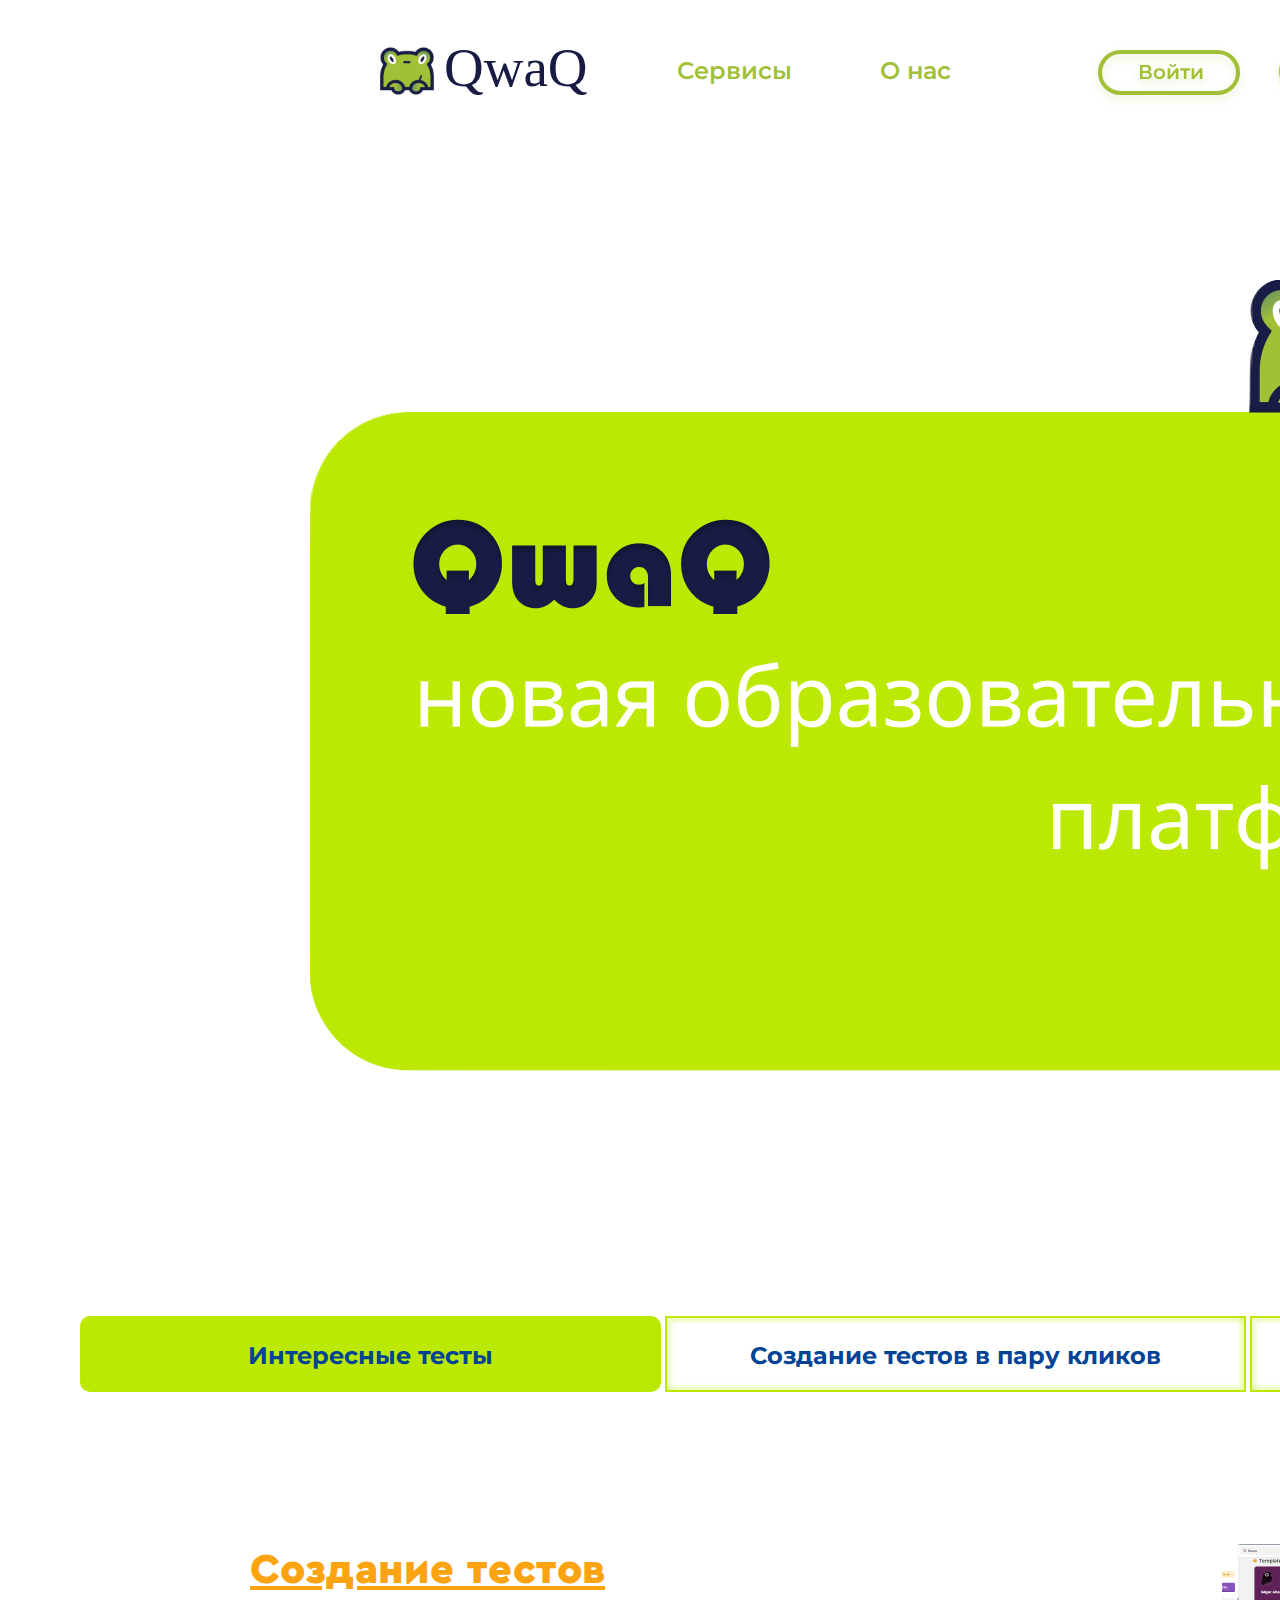
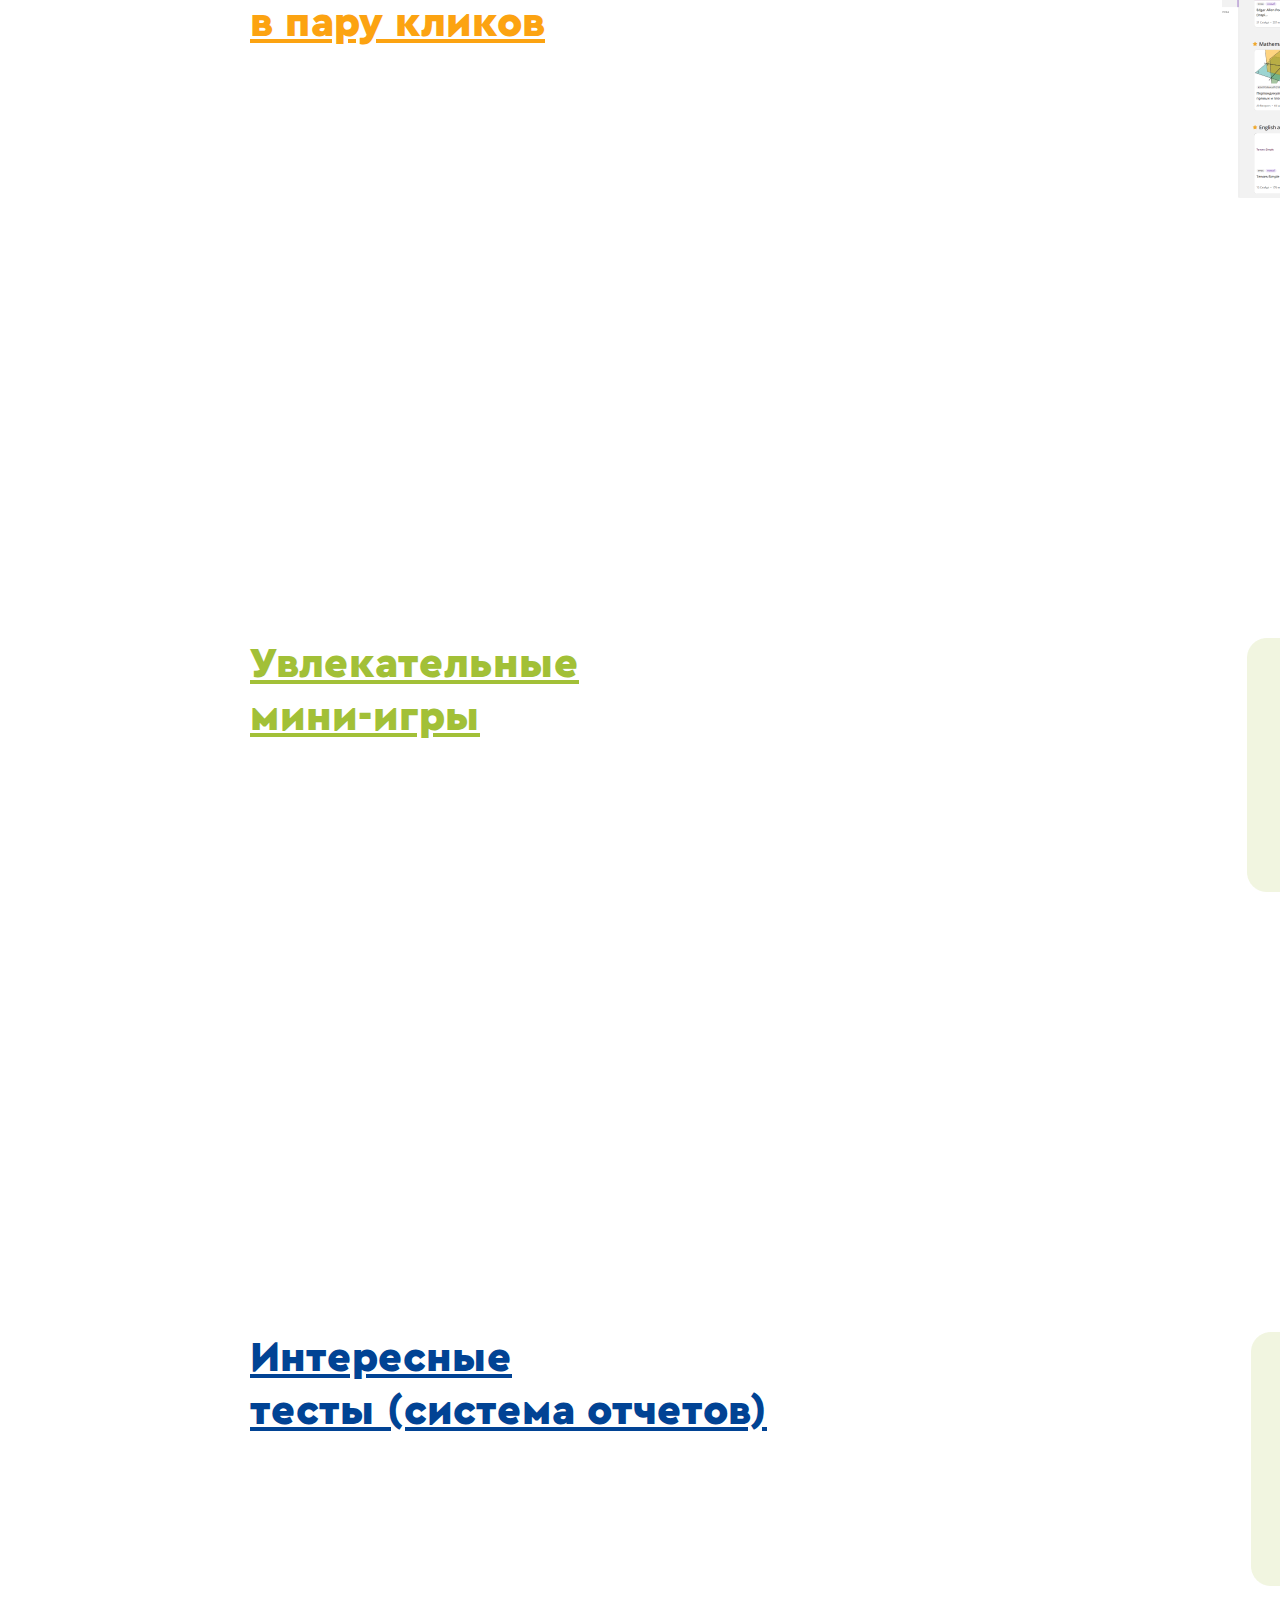
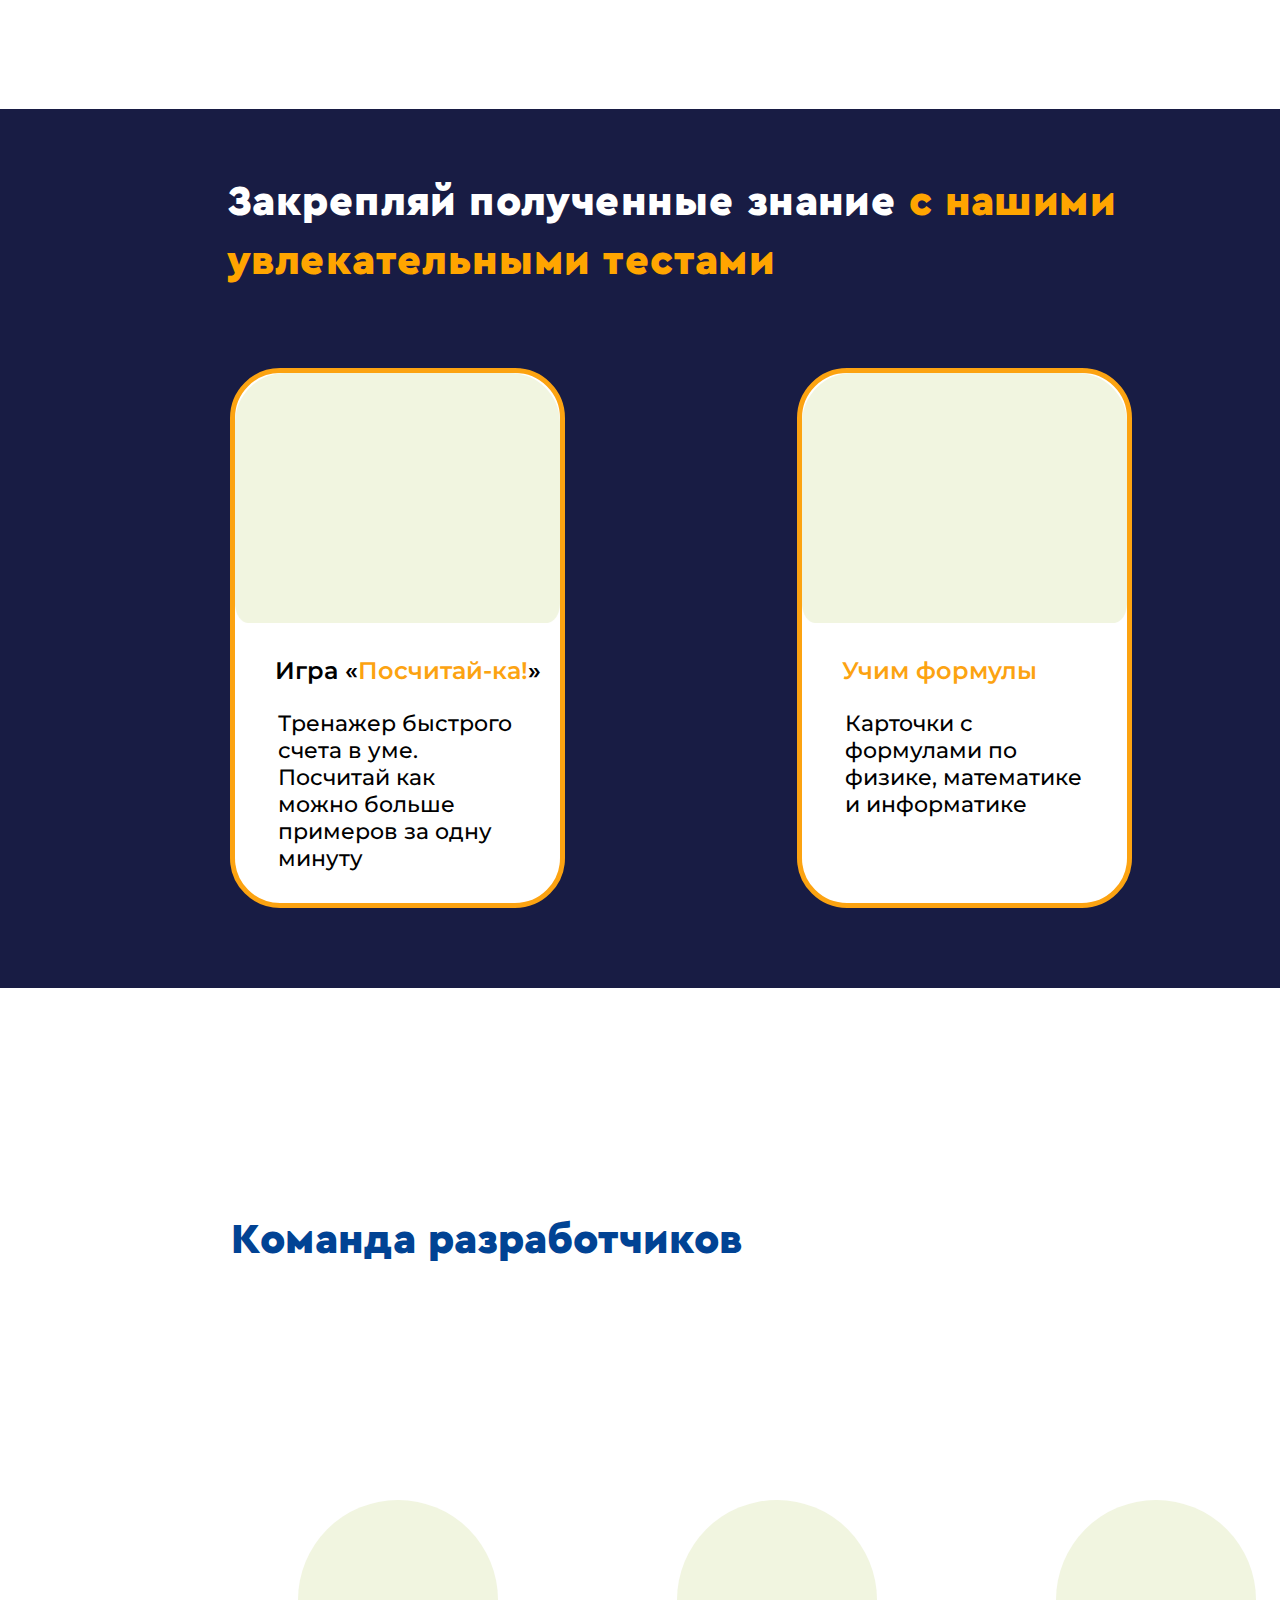
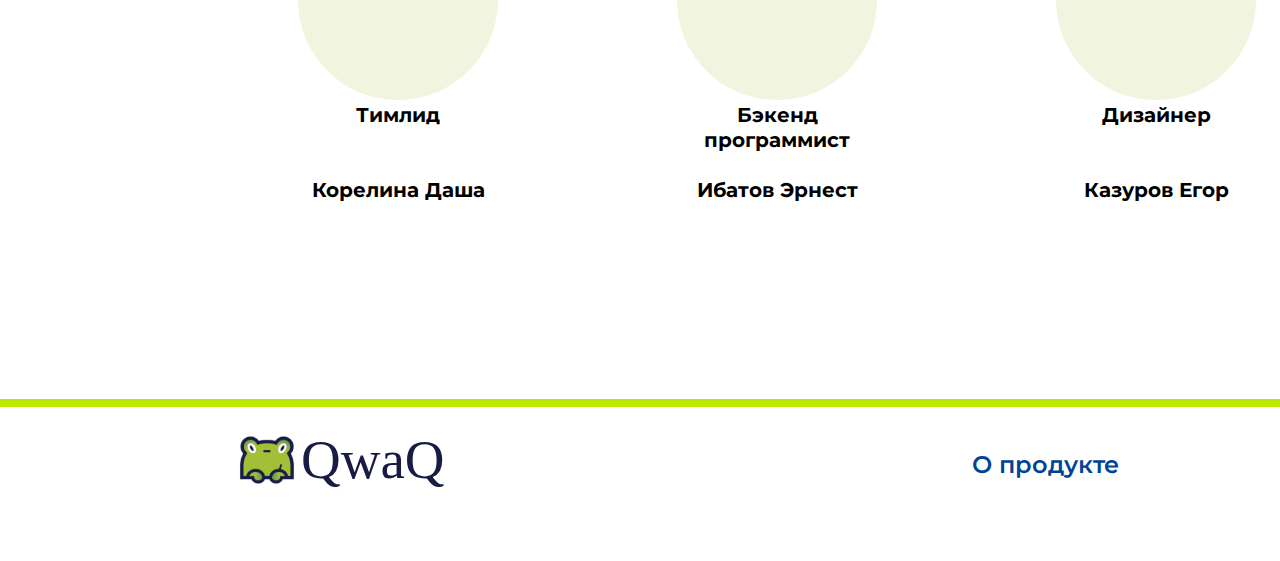
==== index.html @ 68937fec "0_0" ====
<!DOCTYPE html>
<html lang="ru">
  <head>
    <meta charset="utf-8">
    <title>QwaQ</title>
    <link rel="stylesheet" href="index.css">
    <link rel="preconnect" href="https://fonts.googleapis.com">
    <link rel="preconnect" href="https://fonts.gstatic.com" crossorigin>
    <link href="https://fonts.googleapis.com/css2?family=Montserrat:ital,wght@0,100;0,200;0,300;0,400;0,500;0,600;0,700;0,800;0,900;1,100;1,200;1,300;1,400;1,500;1,600;1,700;1,800;1,900&display=swap" rel="stylesheet">
    <link href = "assets/fonts/cera pro/stylesheet.css" rel = "stylesheet">
  </head>
  <body>
    <header>
      <a href="index.html" class="main">
        <img src="assets/images/logo.svg">
        <span class="logo-text">QwaQ</span>
      </a>
      <nav>
        <a href="" class="services">Сервисы</a>
        <a href="" class="about-us">О нас</a>
        <a href="authorization.html" class="log-in">Войти</a>
        <a href="registration.html" class="registration">
          <span class="registration-text">Регистрация</span>
        </a>
      </nav>
    </header>
    <main>
      <img src="assets/images/preview.png" alt="Превью" class="preview">
      <section>
        <div class="test-sections">
          <div class="test-section test-section-1">Интересные тесты</div>
          <div class="test-section test-section-2">Создание тестов в пару кликов</div>
          <div class="test-section test-section-3">Увлекательные мини-игры</div>
        </div>
        <div class="demonstrations">
          <div class="demonstration demonstration-1">
            <span>Создание тестов<br>
              в пару кликов</span>
            <img src="assets/images/example.png" alt="">
          </div>
          <div class="demonstration demonstration-2">
            <span>Увлекательные<br>
              мини-игры</span>
            <img src="assets/images/placeholder.png" alt="">
          </div>
          <div class="demonstration demonstration-3">
            <span>Интересные<br> 
              тесты (система отчетов)</span>
            <img src="assets/images/placeholder.png" alt="">
          </div>
        </div>
      </section>
      <section class="tests">
        <h2 class="tests-text">Закрепляй полученные знание <span>с нашими<br> увлекательными тестами</span></h2>
        <ul>
          <li class="test-1">
            <div>
              <img src="assets/images/placeholder.png" alt="">
              <div>
                <h3>Игра &laquo<span>Посчитай-ка!</span>&raquo</h3>
                <p>Тренажер быстрого счета в уме. Посчитай как можно больше примеров за одну минуту</p>
              </div>
            </div>
          </li>
          <li class="test-2">
            <div>
              <img src="assets/images/placeholder.png" alt="">
              <div>
                <h3><span>Учим формулы</span></h3>
                <p>Карточки с формулами по физике, математике и информатике</p>
              </div>
            </div>
          </li>
          <li class="test-3">
            <div>
              <img src="assets/images/placeholder.png" alt="">
              <div>
                <h3>Игра &laquo<span>English quest</span>&raquo</h3>
                <p>Помоги детективу разрешить таинственные случаи и объяснить полиции версию произошедшего</p>
              </div>
            </div>
          </li>
        </ul>
      </section>
      <section class="about-team">
        <h2>Команда разработчиков</h2>
        <ul>
          <li class="team-member team-member-1">
            <img src="assets/images/placeholder.png" alt="">
            <p class="role role-1">Тимлид</p>
            <p><br></p>
            <p><br></p>
            <p class="name name-1">Корелина Даша</p>
          </li>
          <li class="team-member team-member-2">
            <img src="assets/images/placeholder.png" alt="">
            <p class="role role-2">Бэкенд<br>программист</p>
            <p><br></p>
            <p class="name name-2">Ибатов Эрнест</p>
          </li>
          <li class="team-member team-member-3">
            <img src="assets/images/placeholder.png" alt="">
            <p class="role role-3">Дизайнер</p>
            <p><br></p>
            <p><br></p>
            <p class="name name-3">Казуров Егор</p>
          </li>
          <li class="team-member team-member-4">
            <img src="assets/images/placeholder.png" alt="">
            <p class="role role-4">Фронтенд<br>программист</p>
            <p><br></p>
            <p class="name name-4">Ренёв Глеб</p>
          </li>
        </ul>
      </section>
    </main>
    <footer>
      <img src="assets/images/logo.svg">
      <span class="logo-text">QwaQ</span>
      <a href="">О продукте</a>
      <a href="">Контакты</a>
    </footer>
  </body>
</html>
---- index.css ----
@font-face {
	font-family: "Bauhaus";
	src: url("../fonts/bauhaus/bauhaus.eot"); 
	src: url("../fonts/bauhaus/bauhaus.eot?#iefix") format("embedded-opentype"),
		url("../fonts/bauhaus/bauhaus.otf") format("opentype"), 
		url("../fonts/bauhaus/bauhaus.svg") format("svg"), 
		url("../fonts/bauhaus/bauhaus.ttf") format("truetype"), 
		url("../fonts/bauhaus/bauhaus.woff") format("woff"), 
		url("../fonts/bauhaus/bauhaus.woff2") format("woff2");
	font-weight: normal;
	font-style: normal;
}

html, body, div, span, object, iframe,
h1, h2, h3, h4, h5, h6, p, blockquote, pre,
abbr, address, cite, code,
del, dfn, em, img, ins, kbd, q, samp,
small, strong, sub, sup, var,
b, i,
dl, dt, dd, ol, ul, li,
fieldset, form, label, legend,
table, caption, tbody, tfoot, thead, tr, th, td,
article, aside, canvas, details, figcaption, figure,
footer, header, hgroup, menu, nav, section, summary,
time, mark, audio, video {
    margin:0;
    padding:0;
    border:0;
    outline:0;
    font-size:100%;
    vertical-align:baseline;
    background:transparent;
}

body {
    line-height:1;
}

article,aside,details,figcaption,figure,
footer,header,hgroup,menu,nav,section {
    display:block;
}

nav ul {
    list-style:none;
}

blockquote, q {
    quotes:none;
}

blockquote:before, blockquote:after,
q:before, q:after {
    content:'';
    content:none;
}

a {
    margin:0;
    padding:0;
    font-size:100%;
    vertical-align:baseline;
    background:transparent;
}

ins {
    background-color:#ff9;
    color:#000;
    text-decoration:none;
}

mark {
    background-color:#ff9;
    color:#000;
    font-style:italic;
    font-weight:bold;
}

del {
    text-decoration: line-through;
}

abbr[title], dfn[title] {
    border-bottom:1px dotted;
    cursor:help;
}

table {
    border-collapse:collapse;
    border-spacing:0;
}

hr {
    display:block;
    height:1px;
    border:0;  
    border-top:1px solid #cccccc;
    margin:1em 0;
    padding:0;
}

input, select {
    vertical-align:middle;
}

* {
    box-sizing: border-box;
  }

body {
    width: 1920px;
}

header {
    display: flex;
    height: 120px;
    margin-left: auto;
    margin-right: auto;
    width: 1166px;
}

header .main {
    text-decoration: none;
}

header img {
    left: -46px;
    margin-top: 18px;
    position: relative;
}

header .logo-text {
    color: #181C44;
    font-family: 'Bauhaus 93';
    font-size: 55px;
    font-style: normal;
    font-weight: 400;
    left: -89px;
    line-height: 80px;
    top: -38px;
    position: relative;
}

header nav a {
    display: inline-block;
    position: relative;
    text-decoration: none;
}

header nav .services {
    color: #A2C037;
    font-family: 'Montserrat';
    font-size: 24px;
    font-style: normal;
    font-weight: 600;
    line-height: 29px;
    margin-top: 56px;
}

header nav .about-us {
    color: #A2C037;
    font-family: 'Montserrat';
    font-size: 24px;
    font-style: normal;
    font-weight: 600;
    line-height: 29px;
    margin-left: 84.5px;
    margin-top: 56px;
}

header nav .log-in {
    width: 142px;
    height: 45px;
    padding: 6px 39px 11px 36px;
    text-align: center;
    border: 4px solid #A2C037;
    filter: drop-shadow(0px 4px 4px rgba(162, 192, 55, 0.25));
    border-radius: 30px;
    font-family: 'Montserrat', sans-serif;
    font-style: normal;
    font-weight: 600;
    font-size: 20px;
    line-height: 24px;
    color: #A2C037;
    margin-left: 142.5px;
}

header nav .registration {
    width: 215px;
    height: 45px;
    box-sizing: border-box;
    padding: 6px 39px 11px 36px;
    text-align: center;
    background: #A2C037;
    border: 5px solid #A2C037;
    box-shadow: 0px 4px 5px rgba(162, 192, 55, 0.25);
    border-radius: 30px;
    font-family: 'Montserrat', sans-serif;
    font-style: normal;
    font-weight: 600;
    font-size: 20px;
    line-height: 24px;
    color: white;
    margin-left: 35px;
}

.preview {
    margin: 160px 310px 242px 310px;
}

.test-sections {
    margin: auto 80px;
}

.test-section {
    display: inline-block;
    font-family: 'Montserrat', sans-serif;
    font-style: normal;
    font-weight: 700;
    font-size: 24px;
    line-height: 29px;
    text-align: center;
    color: #014394;
    border: 2px solid #BCE903;
    box-shadow: inset 4px 4px 4px rgba(188, 233, 3, 0.25), inset -4px -4px 4px rgba(188, 233, 3, 0.25);
    width: 33%;
    height: 76px;
    padding-top: 23px;
}

.test-section-1 {
    background: #BCE903;
    border-radius: 10px;
}

.test-section-2 {
    background: #FFFFFF;
}

.test-section-3 {
    background: #FFFFFF;
}

.demonstrations {
    margin-top: 152px;
}

.demonstration img {
    position: relative;
    display: inline-block;
    width: 480px;
    height: 254px;
}

.demonstration span {
    position: relative;
    display: inline-block;
    font-family: 'Cera Pro';
    font-style: normal;
    font-weight: 900;
    font-size: 42px;
    line-height: 53px;
    margin-left: 250px;
    vertical-align: top;
    text-decoration: underline;
}

.demonstration-1 span {
    color: #FCA311;
    margin-right: 613px;
}

.demonstration-2 span {
    color: #A2C037;
    margin-right: 664px;
}

.demonstration-3 span {
    color: #014394;
    margin-right: 480px;
}

.demonstration-2 {
    margin-top: 437px;
}

.demonstration-3 {
    margin-top: 437px;
}

.tests {
    margin-top: 120px;
    background-color: #181C44;
    padding-top: 64px;
}

.tests-text {
    font-family: 'Cera Pro';
    font-style: normal;
    font-weight: 900;
    font-size: 42px;
    line-height: 59px;
    letter-spacing: 0.01em;
    color: #FFFFFF;
    margin-left: 227px;
}

.tests ul {
    margin-left: 230px;
    margin-top: 77px;
}

.tests ul li {
    display: inline-block;
    width: 335px;
    height: 540px;
    border-radius: 50px;
    background-color: white;
    border: 5px solid #FCA311;
    vertical-align: top;
    margin-bottom: 80px;
    /* box-shadow: inset 5px -5px 10px #FCA311; */
}

.test-1 {
    margin-right: 228px;
}

.test-2 {
    margin-right: 228px;
}

.tests ul li div img {
    width: 325px;
    height: 250px;
    border-radius: 50px 50px 0px 0px;
}

.tests ul li div div h3 {
    font-family: 'Montserrat';
    font-style: normal;
    font-weight: 600;
    font-size: 24px;
    line-height: 29px;
    margin-left: 40px;
}

.tests ul li div div h3 {
    margin-top: 30px;
}

.tests ul li div div h3 span {
    color: #FCA311;
}

.tests ul li div div p {
    font-family: 'Montserrat';
    font-style: normal;
    font-weight: 500;
    font-size: 22px;
    line-height: 27px;
    margin: 25px 43px 98px;
}

.tests-text span {
    color: orange;
}

.about-team {
    margin-top: 223px;
    margin-bottom: 196px;
}

.about-team h2 {
    font-family: 'Cera Pro';
    font-style: normal;
    font-weight: 900;
    font-size: 42px;
    line-height: 59px;
    color: #014394;
    margin-left: 231px;
}

.about-team ul li {
    position: relative;
    display: inline-block;
    vertical-align: top;
    margin-right: 175px;
}

.about-team ul li img {
    width: 200px;
    height: 200px;
    border-radius: 100%;
}

.about-team ul li p {
    text-align: center;
    font-family: 'Montserrat', sans-serif;
    font-style: normal;
    font-weight: 700;
    font-size: 20px;
    line-height: 25px;
}

.about-team ul {
    margin-top: 230px;
    margin-left: 298px;
}

footer {
    border-top: 8px solid #BCE903;
    height: 162px;
}

footer img {
    display: inline-block;
    margin-left: 191px;
    position: relative;
}

footer .logo-text{
    font-family: 'Bauhaus 93';
    font-size: 55px;
    font-style: normal;
    font-weight: 400;
    line-height: 80px;
    position: relative;
    top: -35px;
    left: -46px;
    color: #181C44;
    margin-right: 477px;
}

footer a {
    position: relative;
    display: inline-block;
    font-family: 'Montserrat', sans-serif;
    font-style: normal;
    font-weight: 600;
    font-size: 24px;
    line-height: 29px;
    text-decoration: none;
    bottom: 40px;
    color: #014394;
    margin-right: 303px;
}
---- assets/fonts/cera pro/stylesheet.css ----
@font-face {
    font-family: 'Cera Pro';
    src: url('CeraPro-Italic.eot');
    src: local('Cera Pro Italic'), local('CeraPro-Italic'),
        url('CeraPro-Italic.eot?#iefix') format('embedded-opentype'),
        url('CeraPro-Italic.woff') format('woff'),
        url('CeraPro-Italic.ttf') format('truetype');
    font-weight: normal;
    font-style: italic;
}

@font-face {
    font-family: 'Cera Pro';
    src: url('CeraPro-Regular.eot');
    src: local('Cera Pro Regular'), local('CeraPro-Regular'),
        url('CeraPro-Regular.eot?#iefix') format('embedded-opentype'),
        url('CeraPro-Regular.woff') format('woff'),
        url('CeraPro-Regular.ttf') format('truetype');
    font-weight: normal;
    font-style: normal;
}

@font-face {
    font-family: 'Cera Pro';
    src: url('CeraPro-BlackItalic.eot');
    src: local('Cera Pro Black Italic'), local('CeraPro-BlackItalic'),
        url('CeraPro-BlackItalic.eot?#iefix') format('embedded-opentype'),
        url('CeraPro-BlackItalic.woff') format('woff'),
        url('CeraPro-BlackItalic.ttf') format('truetype');
    font-weight: 900;
    font-style: italic;
}

@font-face {
    font-family: 'Cera Pro';
    src: url('CeraPro-Light.eot');
    src: local('Cera Pro Light'), local('CeraPro-Light'),
        url('CeraPro-Light.eot?#iefix') format('embedded-opentype'),
        url('CeraPro-Light.woff') format('woff'),
        url('CeraPro-Light.ttf') format('truetype');
    font-weight: 300;
    font-style: normal;
}

@font-face {
    font-family: 'Cera Pro';
    src: url('CeraPro-BoldItalic.eot');
    src: local('Cera Pro Bold Italic'), local('CeraPro-BoldItalic'),
        url('CeraPro-BoldItalic.eot?#iefix') format('embedded-opentype'),
        url('CeraPro-BoldItalic.woff') format('woff'),
        url('CeraPro-BoldItalic.ttf') format('truetype');
    font-weight: bold;
    font-style: italic;
}

@font-face {
    font-family: 'Cera Pro';
    src: url('CeraPro-Black.eot');
    src: local('Cera Pro Black'), local('CeraPro-Black'),
        url('CeraPro-Black.eot?#iefix') format('embedded-opentype'),
        url('CeraPro-Black.woff') format('woff'),
        url('CeraPro-Black.ttf') format('truetype');
    font-weight: 900;
    font-style: normal;
}

@font-face {
    font-family: 'Cera Pro';
    src: url('CeraPro-Medium.eot');
    src: local('Cera Pro Medium'), local('CeraPro-Medium'),
        url('CeraPro-Medium.eot?#iefix') format('embedded-opentype'),
        url('CeraPro-Medium.woff') format('woff'),
        url('CeraPro-Medium.ttf') format('truetype');
    font-weight: 500;
    font-style: normal;
}

@font-face {
    font-family: 'Cera Pro';
    src: url('CeraPro-Bold.eot');
    src: local('Cera Pro Bold'), local('CeraPro-Bold'),
        url('CeraPro-Bold.eot?#iefix') format('embedded-opentype'),
        url('CeraPro-Bold.woff') format('woff'),
        url('CeraPro-Bold.ttf') format('truetype');
    font-weight: bold;
    font-style: normal;
}

@font-face {
    font-family: 'Cera Pro';
    src: url('CeraPro-Thin.eot');
    src: local('Cera Pro Thin'), local('CeraPro-Thin'),
        url('CeraPro-Thin.eot?#iefix') format('embedded-opentype'),
        url('CeraPro-Thin.woff') format('woff'),
        url('CeraPro-Thin.ttf') format('truetype');
    font-weight: 100;
    font-style: normal;
}

@font-face {
    font-family: 'Cera Pro';
    src: url('CeraPro-MediumItalic.eot');
    src: local('Cera Pro Medium Italic'), local('CeraPro-MediumItalic'),
        url('CeraPro-MediumItalic.eot?#iefix') format('embedded-opentype'),
        url('CeraPro-MediumItalic.woff') format('woff'),
        url('CeraPro-MediumItalic.ttf') format('truetype');
    font-weight: 500;
    font-style: italic;
}

@font-face {
    font-family: 'Cera Pro';
    src: url('CeraPro-LightItalic.eot');
    src: local('Cera Pro Light Italic'), local('CeraPro-LightItalic'),
        url('CeraPro-LightItalic.eot?#iefix') format('embedded-opentype'),
        url('CeraPro-LightItalic.woff') format('woff'),
        url('CeraPro-LightItalic.ttf') format('truetype');
    font-weight: 300;
    font-style: italic;
}

@font-face {
    font-family: 'Cera Pro';
    src: url('CeraPro-ThinItalic.eot');
    src: local('Cera Pro Thin Italic'), local('CeraPro-ThinItalic'),
        url('CeraPro-ThinItalic.eot?#iefix') format('embedded-opentype'),
        url('CeraPro-ThinItalic.woff') format('woff'),
        url('CeraPro-ThinItalic.ttf') format('truetype');
    font-weight: 100;
    font-style: italic;
}
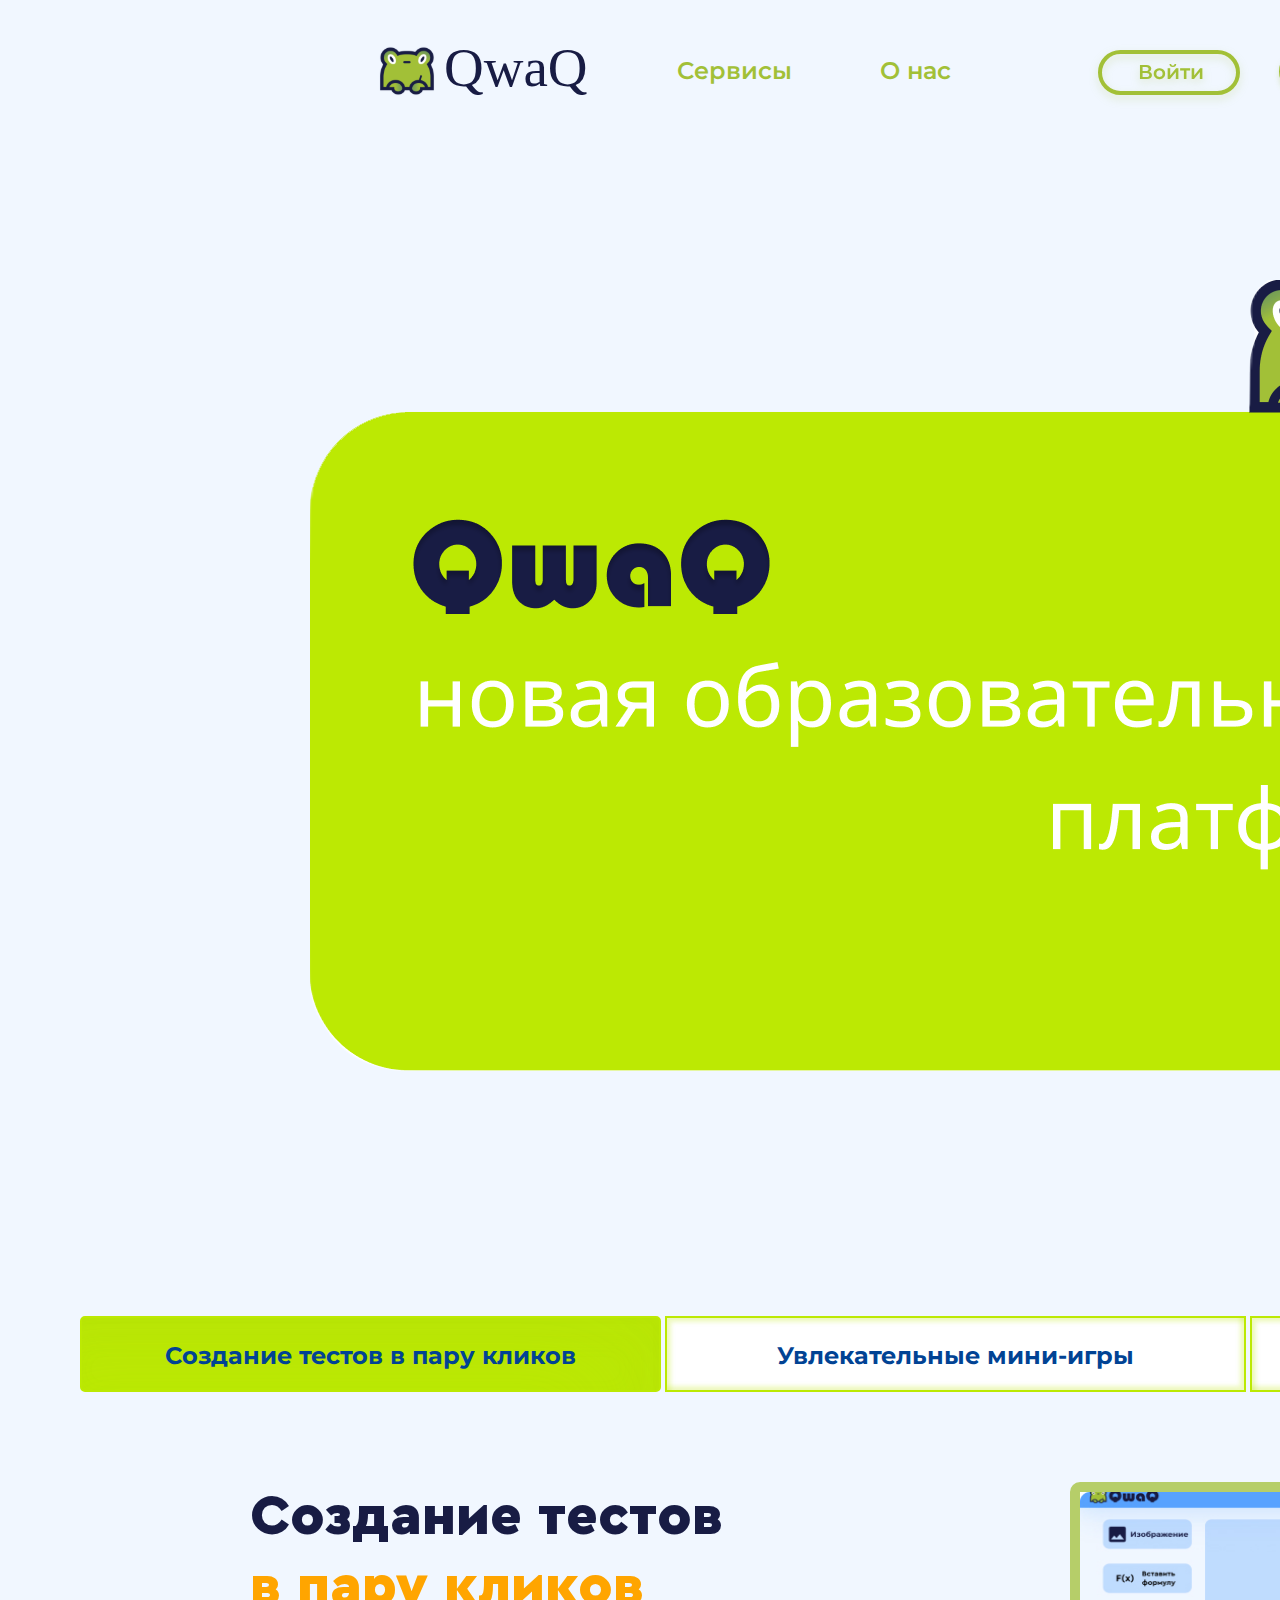
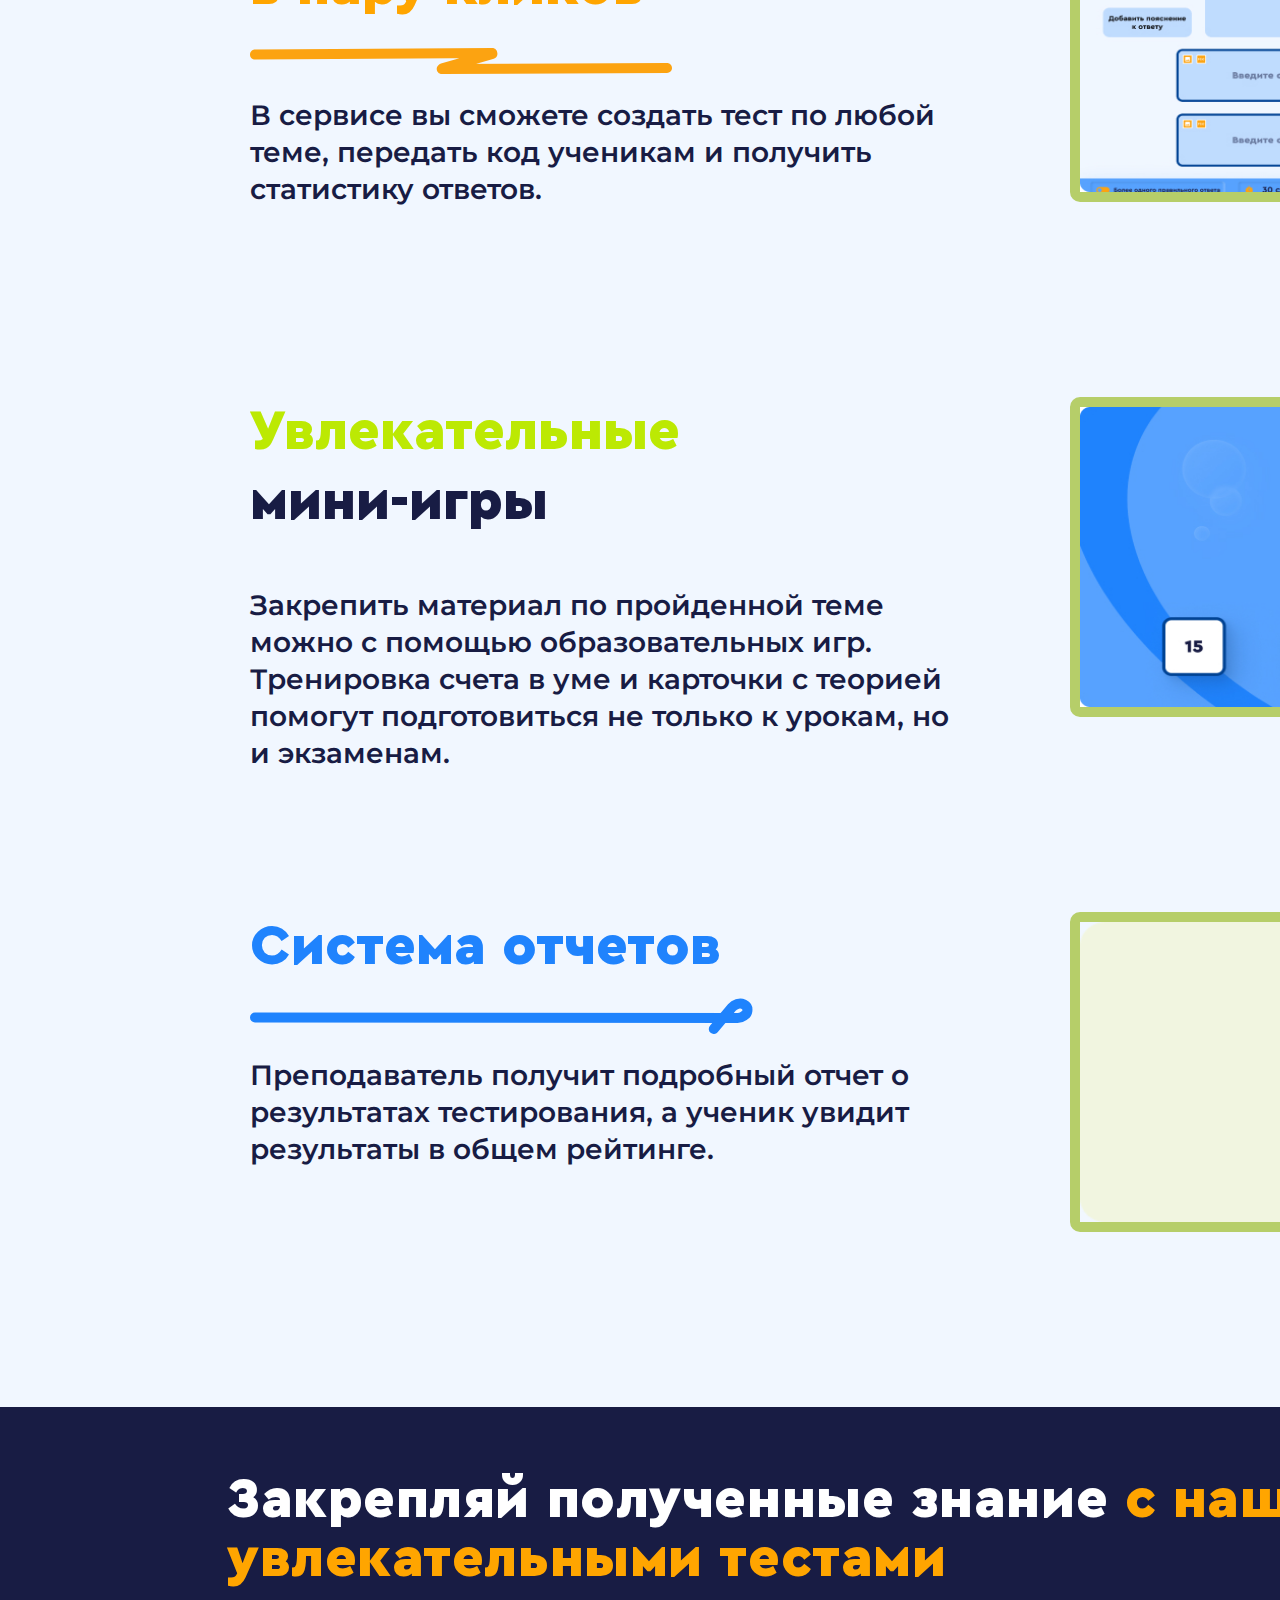
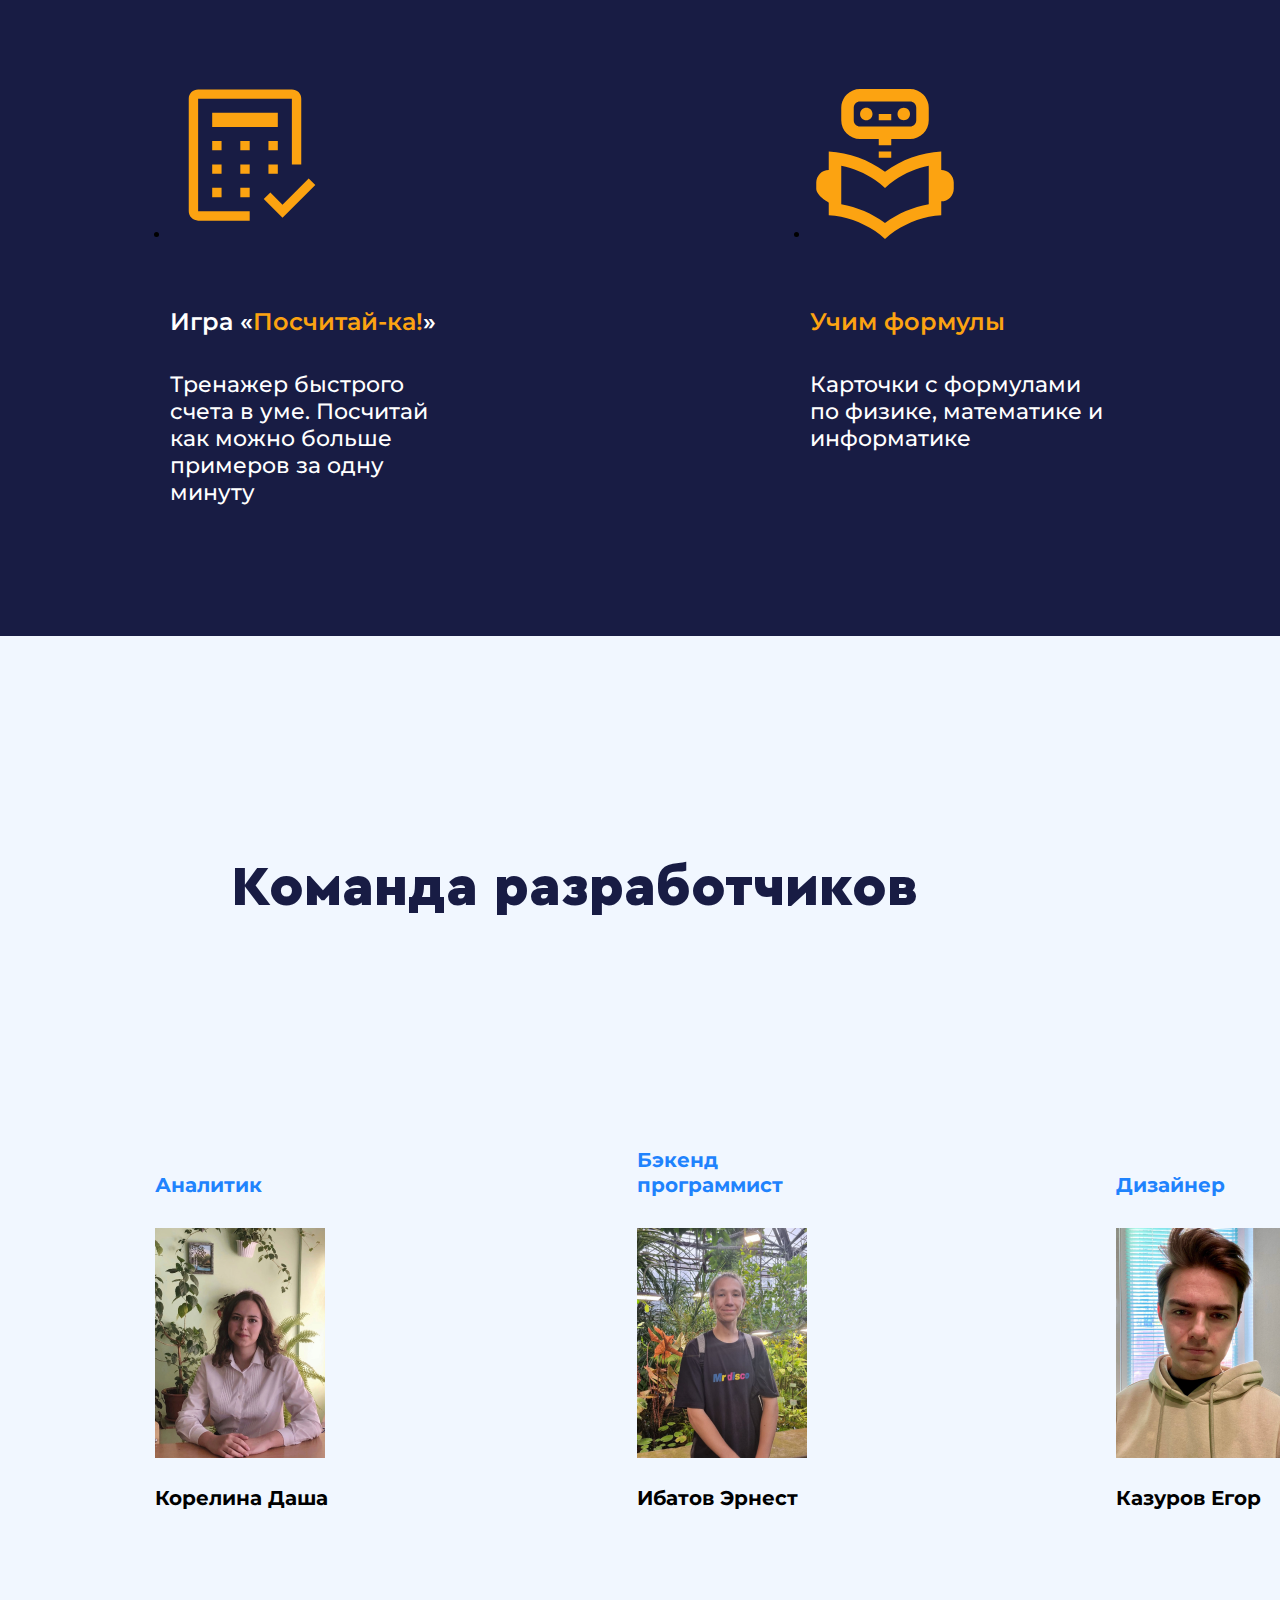
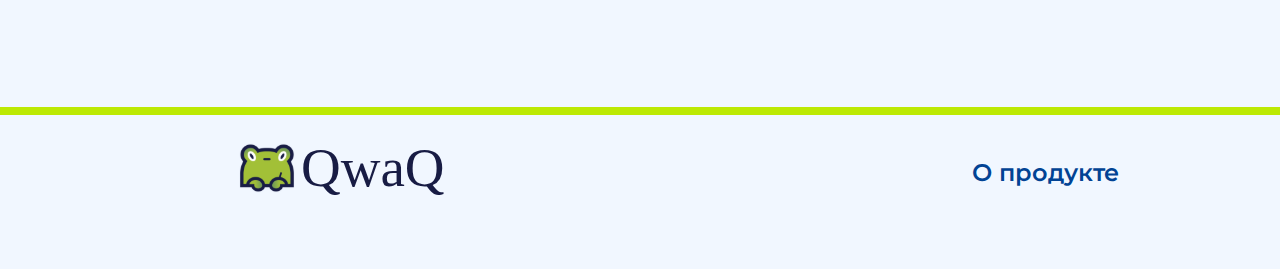
==== commit 02d18be3: "1.2" ====
--- a/index.html
+++ b/index.html
@@ -28,56 +28,62 @@
       <img src="assets/images/preview.png" alt="Превью" class="preview">
       <section>
         <div class="test-sections">
-          <div class="test-section test-section-1">Интересные тесты</div>
-          <div class="test-section test-section-2">Создание тестов в пару кликов</div>
-          <div class="test-section test-section-3">Увлекательные мини-игры</div>
+          <div class="test-section test-section-1">Создание тестов в пару кликов</div>
+          <div class="test-section test-section-2">Увлекательные мини-игры</div>
+          <div class="test-section test-section-3">Система отчетов</div>
         </div>
         <div class="demonstrations">
           <div class="demonstration demonstration-1">
-            <span>Создание тестов<br>
-              в пару кликов</span>
-            <img src="assets/images/example.png" alt="">
+            <span class="org">Создание тестов<br>
+              <span class="alt">в пару кликов</span>
+              <img src="assets/icons/underline_wave.svg" alt="">
+            <p class="add-text">
+              В сервисе вы сможете создать тест по любой теме, передать код ученикам и получить статистику ответов.
+            </p></span>
+            <img class="demo-img" src="assets/images/demo_img_1.jpg" alt="">
           </div>
           <div class="demonstration demonstration-2">
-            <span>Увлекательные<br>
-              мини-игры</span>
-            <img src="assets/images/placeholder.png" alt="">
+            <span class="org"><span class="alt">Увлекательные</span><br>
+              мини-игры
+              <p class="add-text">
+                Закрепить материал по пройденной теме можно с помощью образовательных игр. 
+                Тренировка счета в уме и карточки с теорией помогут подготовиться не только к урокам, но и экзаменам. 
+              </p></span>
+            <img class="demo-img" src="assets/images/demo_img_2.jpg" alt="">
           </div>
           <div class="demonstration demonstration-3">
-            <span>Интересные<br> 
-              тесты (система отчетов)</span>
-            <img src="assets/images/placeholder.png" alt="">
+            <span class="org"><span class="alt">Система отчетов</span>
+            <img src="assets/icons/underline_rope.svg" alt="">
+            <p class="add-text">
+              Преподаватель получит подробный отчет о результатах тестирования, 
+              а ученик увидит результаты в общем рейтинге.
+            </p></span>
+            <img class="demo-img" src="assets/images/placeholder.png" alt="">
           </div>
         </div>
       </section>
       <section class="tests">
         <h2 class="tests-text">Закрепляй полученные знание <span>с нашими<br> увлекательными тестами</span></h2>
-        <ul>
+        <ul class="tests-information">
           <li class="test-1">
             <div>
-              <img src="assets/images/placeholder.png" alt="">
-              <div>
-                <h3>Игра &laquo<span>Посчитай-ка!</span>&raquo</h3>
-                <p>Тренажер быстрого счета в уме. Посчитай как можно больше примеров за одну минуту</p>
-              </div>
+              <img src="assets/icons/calculator.svg" alt="">
+              <h3>Игра &laquo<span>Посчитай-ка!</span>&raquo</h3>
+              <p>Тренажер быстрого счета в уме. Посчитай как можно больше примеров за одну минуту</p>
             </div>
           </li>
           <li class="test-2">
             <div>
-              <img src="assets/images/placeholder.png" alt="">
-              <div>
-                <h3><span>Учим формулы</span></h3>
-                <p>Карточки с формулами по физике, математике и информатике</p>
-              </div>
+              <img src="assets/icons/robot.svg" alt="">
+              <h3><span>Учим формулы</span></h3>
+              <p>Карточки с формулами по физике, математике и информатике</p>
             </div>
           </li>
           <li class="test-3">
             <div>
-              <img src="assets/images/placeholder.png" alt="">
-              <div>
-                <h3>Игра &laquo<span>English quest</span>&raquo</h3>
-                <p>Помоги детективу разрешить таинственные случаи и объяснить полиции версию произошедшего</p>
-              </div>
+              <img src="assets/icons/sms.svg" alt="">
+              <h3>Игра &laquo<span>English quest</span>&raquo</h3>
+              <p>Помоги детективу разрешить таинственные случаи и объяснить полиции версию произошедшего</p>
             </div>
           </li>
         </ul>
@@ -86,28 +92,28 @@
         <h2>Команда разработчиков</h2>
         <ul>
           <li class="team-member team-member-1">
-            <img src="assets/images/placeholder.png" alt="">
-            <p class="role role-1">Тимлид</p>
             <p><br></p>
+            <p class="role role-1">Аналитик</p>
+            <img src="assets/images/analyst.png" alt="">
             <p><br></p>
             <p class="name name-1">Корелина Даша</p>
           </li>
           <li class="team-member team-member-2">
-            <img src="assets/images/placeholder.png" alt="">
             <p class="role role-2">Бэкенд<br>программист</p>
-            <p><br></p>
+            <img src="assets/images/backend.png" alt="">
+            <p><br></p> 
             <p class="name name-2">Ибатов Эрнест</p>
           </li>
           <li class="team-member team-member-3">
-            <img src="assets/images/placeholder.png" alt="">
+            <p><br></p>
             <p class="role role-3">Дизайнер</p>
-            <p><br></p>
+            <img src="assets/images/designer.png" alt="">
             <p><br></p>
             <p class="name name-3">Казуров Егор</p>
           </li>
           <li class="team-member team-member-4">
-            <img src="assets/images/placeholder.png" alt="">
             <p class="role role-4">Фронтенд<br>программист</p>
+            <img src="assets/images/fronend.png" alt="">
             <p><br></p>
             <p class="name name-4">Ренёв Глеб</p>
           </li>
--- a/index.css
+++ b/index.css
@@ -108,6 +108,7 @@
   }
 
 body {
+    background: #F1F7FF;
     width: 1920px;
 }
 
@@ -230,7 +231,8 @@
 
 .test-section-1 {
     background: #BCE903;
-    border-radius: 10px;
+    box-shadow: inset -5px 5px 2px rgba(177, 220, 28, 0.05), inset -15px 15px 30px rgba(177, 220, 28, 0.08), inset -50px 50px 80px rgba(177, 220, 28, 0.15);
+    border-radius: 5px;
 }
 
 .test-section-2 {
@@ -242,50 +244,66 @@
 }
 
 .demonstrations {
-    margin-top: 152px;
-}
-
-.demonstration img {
-    position: relative;
-    display: inline-block;
-    width: 480px;
-    height: 254px;
-}
-
-.demonstration span {
+    display: grid;
+    grid-template-columns: 1fr;
+    grid-template-rows: 1fr 1fr 1fr;
+    margin: 90px 220px 0 250px;
+    grid-column-gap: 286xp;
+    grid-row-gap: 140px;
+}
+
+.demonstration {
+    display: grid;
+    grid-template-columns: 1fr 1fr;
+    grid-template-rows: 1fr;
+}
+
+.demonstration .demo-img {
+    border: 10px solid #A2C037BF;
+    border-radius: 10px;
+    position: relative;
+    display: inline-block;
+    width: 630px;
+    height: 320px;
+    justify-self: end;
+}
+
+.demonstration .org {
+    color: #181C44;
     position: relative;
     display: inline-block;
     font-family: 'Cera Pro';
     font-style: normal;
     font-weight: 900;
-    font-size: 42px;
-    line-height: 53px;
-    margin-left: 250px;
+    font-size: 56px;
+    line-height: 70px;
     vertical-align: top;
-    text-decoration: underline;
-}
-
-.demonstration-1 span {
-    color: #FCA311;
-    margin-right: 613px;
-}
-
-.demonstration-2 span {
-    color: #A2C037;
-    margin-right: 664px;
-}
-
-.demonstration-3 span {
-    color: #014394;
-    margin-right: 480px;
-}
-
-.demonstration-2 {
-    margin-top: 437px;
-}
-
-.demonstration-3 {
-    margin-top: 437px;
+}
+
+.demonstration .add-text {
+    font-family: 'Montserrat';
+    font-style: normal;
+    font-weight: 600;
+    font-size: 28px;
+    line-height: 37px;
+    color: #181C44;
+    margin-top: 5px;
+}
+
+.demonstration-2 .add-text {
+    margin-top: 50px;
+}
+
+.demonstration-1 .alt {
+    color: orange;
+}
+
+.demonstration-2 .alt {
+    color: #BCE903;
+}
+
+.demonstration-3 .alt {
+    color: #1F83FD;
 }
 
 .tests {
@@ -294,74 +312,57 @@
     padding-top: 64px;
 }
 
+.tests-information {
+    display: flex;
+    justify-content: space-around;
+    margin-top: 100px;
+}
+
+.tests-information li {
+    width: 300px;
+}
+
+.tests-information li div img {
+    margin: 0 auto;
+}
+
+.tests-information li div h3 {
+    font-family: 'Montserrat';
+    font-style: normal;
+    font-weight: 600;
+    font-size: 24px;
+    line-height: 29px;
+    color: #FFFFFF;
+    margin-top: 65px;
+}
+
+.tests-information li div p {
+    display: inline-block;
+    font-family: 'Montserrat';
+    font-style: normal;
+    font-weight: 500;
+    font-size: 22px;
+    line-height: 27px;
+    color: #FFFFFF;
+    margin-top: 35px;
+    margin-bottom: 130px;
+}
+
+.tests-information li div h3 span {
+    color: #FCA311;
+}
+
 .tests-text {
     font-family: 'Cera Pro';
     font-style: normal;
     font-weight: 900;
-    font-size: 42px;
+    font-size: 56px;
     line-height: 59px;
     letter-spacing: 0.01em;
     color: #FFFFFF;
     margin-left: 227px;
 }
 
-.tests ul {
-    margin-left: 230px;
-    margin-top: 77px;
-}
-
-.tests ul li {
-    display: inline-block;
-    width: 335px;
-    height: 540px;
-    border-radius: 50px;
-    background-color: white;
-    border: 5px solid #FCA311;
-    vertical-align: top;
-    margin-bottom: 80px;
-    /* box-shadow: inset 5px -5px 10px #FCA311; */
-}
-
-.test-1 {
-    margin-right: 228px;
-}
-
-.test-2 {
-    margin-right: 228px;
-}
-
-.tests ul li div img {
-    width: 325px;
-    height: 250px;
-    border-radius: 50px 50px 0px 0px;
-}
-
-.tests ul li div div h3 {
-    font-family: 'Montserrat';
-    font-style: normal;
-    font-weight: 600;
-    font-size: 24px;
-    line-height: 29px;
-    margin-left: 40px;
-}
-
-.tests ul li div div h3 {
-    margin-top: 30px;
-}
-
-.tests ul li div div h3 span {
-    color: #FCA311;
-}
-
-.tests ul li div div p {
-    font-family: 'Montserrat';
-    font-style: normal;
-    font-weight: 500;
-    font-size: 22px;
-    line-height: 27px;
-    margin: 25px 43px 98px;
-}
-
 .tests-text span {
     color: orange;
 }
@@ -375,9 +376,9 @@
     font-family: 'Cera Pro';
     font-style: normal;
     font-weight: 900;
-    font-size: 42px;
+    font-size: 56px;
     line-height: 59px;
-    color: #014394;
+    color: #181C44;
     margin-left: 231px;
 }
 
@@ -385,17 +386,9 @@
     position: relative;
     display: inline-block;
     vertical-align: top;
-    margin-right: 175px;
-}
-
-.about-team ul li img {
-    width: 200px;
-    height: 200px;
-    border-radius: 100%;
-}
+}   
 
 .about-team ul li p {
-    text-align: center;
     font-family: 'Montserrat', sans-serif;
     font-style: normal;
     font-weight: 700;
@@ -403,9 +396,19 @@
     line-height: 25px;
 }
 
+.about-team ul li img {
+    margin-top: 30px;
+}
+
 .about-team ul {
+    display: flex;
+    justify-content: space-around;
+    align-items: top;
     margin-top: 230px;
-    margin-left: 298px;
+}
+
+.role {
+    color: #1F83FD;
 }
 
 footer {
